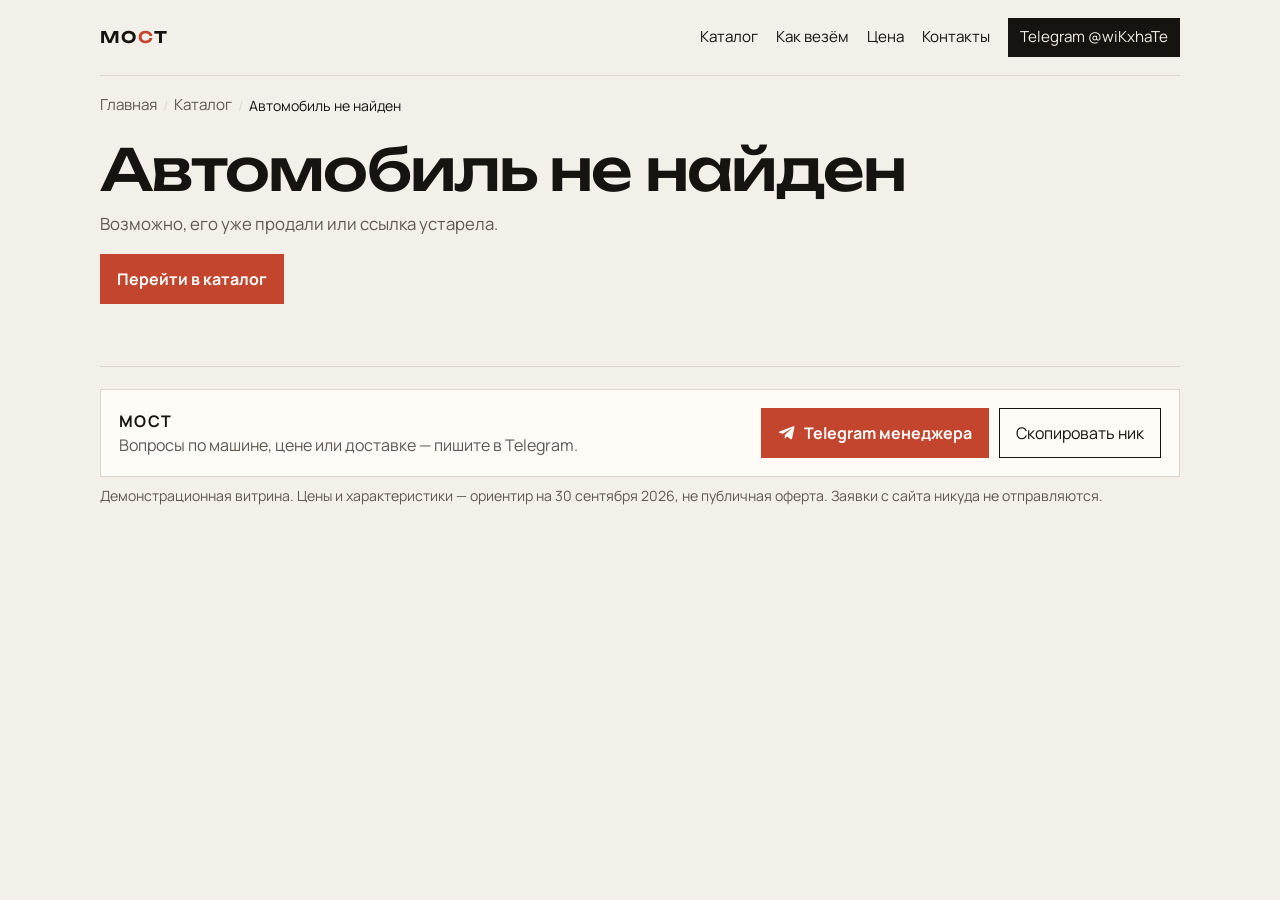
==== car.html @ a7f55abd "Split storefront into home, catalog and car pages Home page picks brand and model and redirects to a" ====
<!DOCTYPE html>
<html lang="ru">
  <head>
    <meta charset="UTF-8" />
    <meta name="viewport" content="width=device-width, initial-scale=1" />
    <meta name="robots" content="noindex" />
    <meta name="description" content="Автомобиль из Китая: характеристики и цена под ключ до Владивостока." />
    <title>Автомобиль — МОСТ</title>
    <link rel="preconnect" href="https://fonts.googleapis.com" />
    <link rel="preconnect" href="https://fonts.gstatic.com" crossorigin />
    <link
      href="https://fonts.googleapis.com/css2?family=Manrope:wght@400;500;600;700&family=Unbounded:wght@500;600&display=swap"
      rel="stylesheet"
    />
    <link rel="icon" href="data:image/svg+xml,%3Csvg xmlns='http://www.w3.org/2000/svg' viewBox='0 0 32 32'%3E%3Crect width='32' height='32' fill='%23c4452d'/%3E%3C/svg%3E" />
    <link rel="stylesheet" href="css/styles.css?v=6" />
  </head>
  <body>
    <a class="skip" href="#request">К заявке</a>
    <div class="wrap">
      <header class="site-header">
        <a class="logo" href="index.html" aria-label="МОСТ — на главную">МО<span aria-hidden="true">С</span>Т</a>
        <nav aria-label="Разделы">
          <a href="catalog.html">Каталог</a>
          <a href="index.html#process">Как везём</a>
          <a href="index.html#price">Цена</a>
          <a href="#contacts">Контакты</a>
          <a class="nav-cta" href="https://t.me/wiKxhaTe" target="_blank" rel="noopener">Telegram @wiKxhaTe</a>
        </nav>
      </header>

      <nav class="breadcrumbs" id="crumbs" aria-label="Навигация по разделам"></nav>

      <div id="car-root"></div>

      <section class="section" id="request">
        <div class="request-grid">
          <div>
            <h2 id="request-title">Заявка</h2>
            <p class="section-intro">
              Форма пока не отправляет данные на сервер — быстрее всего написать
              в <a href="https://t.me/wiKxhaTe" target="_blank" rel="noopener">Telegram менеджера</a>.
            </p>
            <form id="request-form" class="form" novalidate>
              <div class="form-row">
                <label class="field">
                  Имя
                  <input id="client-name" name="name" autocomplete="name" required />
                </label>
                <label class="field">
                  Телефон
                  <input id="client-phone" name="phone" type="tel" inputmode="tel" autocomplete="tel" required />
                </label>
              </div>
              <label class="field">
                Куда везти
                <select id="city" name="city">
                  <option>Владивосток</option>
                  <option>Москва</option>
                  <option>Другой город</option>
                </select>
              </label>
              <label class="field">
                Комментарий
                <textarea id="comment" name="comment" placeholder="Цвет, комплектация, сроки"></textarea>
              </label>
              <p id="form-error" class="form-error" role="alert"></p>
              <button class="primary" type="submit">Оставить заявку</button>
            </form>
            <div id="form-success" hidden></div>
          </div>
          <aside class="next">
            <div class="contact-card">
              <p class="aside-label">Связь</p>
              <a class="contact-handle" href="https://t.me/wiKxhaTe" target="_blank" rel="noopener">Менеджер по продажам</a>
              <p>Telegram. Пришлите ссылку на эту страницу — ответим там же.</p>
              <a class="primary" href="https://t.me/wiKxhaTe" target="_blank" rel="noopener">Написать в Telegram</a>
            </div>
            <h3>Дальше по заявке</h3>
            <ol>
              <li>Проверяем, что машина ещё продаётся.</li>
              <li>Присылаем видео осмотра и отчёт.</li>
              <li>Считаем итог под Владивосток или Москву уже по живому курсу.</li>
            </ol>
          </aside>
        </div>
      </section>

      <section class="section" id="similar-wrap">
        <div class="section-head">
          <h2>Похожие автомобили</h2>
          <a class="section-link" href="catalog.html">Весь каталог</a>
        </div>
        <div id="similar" class="grid"></div>
      </section>

      <footer class="site-footer" id="contacts">
        <div class="footer-contact">
          <div>
            <strong>МОСТ</strong>
            <p>Вопросы по машине, цене или доставке — пишите в Telegram.</p>
          </div>
          <div class="footer-actions">
            <a class="primary" href="https://t.me/wiKxhaTe" target="_blank" rel="noopener">
              <svg viewBox="0 0 24 24" width="18" height="18" aria-hidden="true">
                <path fill="currentColor" d="M21.9 4.3 18.7 19.4c-.2 1-.9 1.3-1.7.8l-4.8-3.6-2.3 2.2c-.3.3-.5.5-1 .5l.3-4.9 8.9-8c.4-.3-.1-.5-.6-.2L6.5 13.1 1.8 11.6c-1-.3-1-1 .2-1.5L20.6 3c.9-.3 1.6.2 1.3 1.3Z"/>
              </svg>
              Telegram менеджера
            </a>
            <button type="button" class="ghost" data-copy="@wiKxhaTe">Скопировать ник</button>
          </div>
        </div>
        <p class="footer-note">
          Демонстрационная витрина. Цены и характеристики — ориентир на 30 сентября 2026, не публичная оферта.
          Заявки с сайта никуда не отправляются.
        </p>
      </footer>
    </div>

    <script src="js/data.js?v=6"></script>
    <script src="js/common.js?v=6"></script>
    <script src="js/car.js?v=6"></script>
  </body>
</html>
---- css/styles.css ----
:root {
  --bg: #f3f0ea;
  --ink: #161410;
  --muted: #5e584f;
  --line: #ddd6cb;
  --card: #fffcf8;
  --red: #c4452d;
  --red-dark: #9d3420;
  --dark: #171512;
  --cream: #f3efe8;
  --font: "Manrope", "Segoe UI", sans-serif;
  --display: "Unbounded", "Manrope", sans-serif;
}

* { box-sizing: border-box; }
[hidden] { display: none !important; }
html { scroll-behavior: smooth; }
body {
  margin: 0;
  background: var(--bg);
  color: var(--ink);
  font-family: var(--font);
  font-size: 16px;
  line-height: 1.5;
}
img, svg { max-width: 100%; }
button, input, select, textarea { font: inherit; color: inherit; }
:focus-visible { outline: 2px solid var(--red); outline-offset: 2px; }
a { color: inherit; }

.skip {
  position: absolute;
  left: 12px;
  top: -40px;
  background: white;
  padding: 8px 12px;
  z-index: 5;
}
.skip:focus { top: 12px; }

.wrap { max-width: 1120px; margin: 0 auto; padding: 0 20px; }

.site-header {
  display: flex;
  justify-content: space-between;
  align-items: center;
  gap: 16px 24px;
  flex-wrap: wrap;
  padding: 18px 0;
  border-bottom: 1px solid var(--line);
}
.logo {
  font-family: var(--display);
  font-weight: 600;
  letter-spacing: 0.08em;
  text-decoration: none;
}
.logo span { color: var(--red); }
nav { display: flex; gap: 8px 18px; align-items: center; flex-wrap: wrap; }
nav a { text-decoration: none; font-size: 0.95rem; }
.nav-cta {
  background: var(--ink);
  color: var(--cream);
  padding: 8px 12px;
  text-decoration: none;
}

.hero {
  display: grid;
  grid-template-columns: 1.45fr 0.85fr;
  gap: 36px;
  padding: 42px 0 28px;
  align-items: end;
}
.eyebrow {
  margin: 0 0 14px;
  font-size: 0.75rem;
  letter-spacing: 0.14em;
  text-transform: uppercase;
  color: var(--muted);
}
h1 {
  font-family: var(--display);
  font-weight: 500;
  font-size: clamp(2.1rem, 4.6vw, 3.6rem);
  line-height: 1.08;
  letter-spacing: -0.03em;
  margin: 0 0 16px;
}
.lede { margin: 0; max-width: 46rem; color: var(--muted); font-size: 1.05rem; }
.hero-actions { display: flex; gap: 10px; flex-wrap: wrap; margin-top: 22px; }
.primary, .ghost {
  display: inline-flex;
  align-items: center;
  justify-content: center;
  border: 1px solid transparent;
  padding: 12px 16px;
  text-decoration: none;
  cursor: pointer;
}
.primary { background: var(--red); color: white; border-color: var(--red); font-weight: 700; }
.primary:hover { background: var(--red-dark); }
.ghost { background: transparent; border-color: var(--ink); color: var(--ink); }
.stats {
  display: grid;
  grid-template-columns: repeat(3, minmax(0, 1fr));
  gap: 12px;
  margin: 32px 0 0;
}
.stats div { border-top: 1px solid var(--line); padding-top: 10px; }
.stats dt { font-size: 0.75rem; letter-spacing: 0.08em; text-transform: uppercase; color: var(--muted); }
.stats dd { margin: 6px 0 0; font-family: var(--display); font-size: 1.15rem; }

.aside-label {
  margin: 0 0 8px;
  font-size: 0.75rem;
  letter-spacing: 0.12em;
  text-transform: uppercase;
  color: #b9b1a6;
}

.home-hero { padding: 56px 0 36px; align-items: center; }
.picker {
  background: var(--dark);
  color: var(--cream);
  padding: 24px;
  display: flex;
  flex-direction: column;
  gap: 14px;
  border-top: 3px solid var(--red);
}
.picker h2 { color: var(--cream); font-size: 1.35rem; margin: 0 0 4px; }
.picker .field { color: #b9b1a6; }
.picker .field select {
  background: #24211c;
  border-color: rgba(243, 239, 232, 0.2);
  color: var(--cream);
  min-height: 48px;
}
.picker .field select:disabled { opacity: 0.5; cursor: not-allowed; }
.picker .primary { min-height: 52px; font-size: 1rem; margin-top: 4px; }
.picker-note { margin: 0; color: #b9b1a6; font-size: 0.85rem; }

.section-head {
  display: flex;
  justify-content: space-between;
  align-items: baseline;
  gap: 12px;
  flex-wrap: wrap;
  margin-bottom: 16px;
}
.section-head h2 { margin: 0; }
.section-link { color: var(--red-dark); font-weight: 700; text-decoration: none; }
.section-link::after { content: " →"; }

.brand-grid {
  display: grid;
  grid-template-columns: repeat(4, 1fr);
  gap: 12px;
}
.brand-tile {
  display: flex;
  flex-direction: column;
  gap: 6px;
  padding: 18px;
  background: var(--card);
  border: 1px solid var(--line);
  text-decoration: none;
  min-height: 132px;
  transition: background 0.15s, color 0.15s;
}
.brand-tile:hover { background: var(--dark); color: var(--cream); border-color: var(--dark); }
.brand-tile:hover .brand-models, .brand-tile:hover .brand-meta { color: #b9b1a6; }
.brand-name { font-family: var(--display); font-size: 1.25rem; letter-spacing: -0.02em; }
.brand-models { color: var(--muted); font-size: 0.88rem; }
.brand-meta { margin-top: auto; color: var(--muted); font-size: 0.82rem; font-variant-numeric: tabular-nums; }

.breadcrumbs {
  display: flex;
  flex-wrap: wrap;
  gap: 6px;
  padding: 18px 0 0;
  font-size: 0.88rem;
  color: var(--muted);
}
.breadcrumbs a { color: var(--muted); }
.breadcrumbs a:hover { color: var(--ink); }
.breadcrumbs [aria-current] { color: var(--ink); }
.crumb-sep { color: var(--line); }
.page-head { padding: 22px 0 26px; }
.page-head h1 { margin-bottom: 10px; }
.page-head .hero-actions { margin-top: 18px; }
nav a[aria-current="page"] { color: var(--red-dark); font-weight: 700; }

.section { padding: 28px 0 10px; }
h2 {
  font-family: var(--display);
  font-weight: 500;
  font-size: clamp(1.5rem, 2vw, 2rem);
  letter-spacing: -0.03em;
  margin: 0 0 8px;
}
.section-intro { margin: 0 0 18px; color: var(--muted); max-width: 46rem; }

.toolbar {
  display: grid;
  grid-template-columns: auto minmax(0, 1.1fr) minmax(0, 0.9fr) minmax(0, 0.9fr) minmax(0, 1fr);
  gap: 12px;
  align-items: end;
  margin-bottom: 14px;
}
.field { display: flex; flex-direction: column; gap: 6px; font-size: 0.75rem; color: var(--muted); }
.field input, .field select, textarea {
  background: var(--card);
  border: 1px solid var(--line);
  padding: 10px 12px;
  width: 100%;
}
.segment { display: flex; min-height: 42px; }
.segment button {
  flex: 1;
  border: 1px solid var(--line);
  background: var(--card);
  margin-left: -1px;
  cursor: pointer;
  padding: 10px 12px;
  white-space: nowrap;
}
.segment button:first-child { margin-left: 0; }
.segment button[aria-pressed="true"] {
  background: var(--ink);
  color: var(--cream);
  border-color: var(--ink);
  position: relative;
  z-index: 1;
}
#result-count { margin: 0 0 12px; color: var(--muted); font-size: 0.92rem; }
.empty {
  border: 1px dashed var(--line);
  padding: 18px;
  background: var(--card);
}
.empty p { margin: 0; }
.empty .hero-actions { margin-top: 14px; }

.grid {
  display: grid;
  grid-template-columns: repeat(3, 1fr);
  gap: 14px;
}
.card {
  display: flex;
  flex-direction: column;
  min-width: 0;
  border: 1px solid var(--line);
  background: var(--card);
  text-decoration: none;
  transition: border-color 0.15s, transform 0.15s;
}
.card:hover { border-color: var(--ink); transform: translateY(-2px); }
.visual {
  min-height: 132px;
  padding: 14px 16px;
  color: var(--cream);
  display: flex;
  flex-direction: column;
  align-items: flex-start;
  justify-content: flex-end;
  gap: 4px;
  position: relative;
}
.badge {
  position: absolute;
  top: 12px;
  right: 12px;
  font-size: 0.72rem;
  letter-spacing: 0.06em;
  text-transform: uppercase;
  padding: 4px 7px;
  border: 1px solid rgba(243, 239, 232, 0.45);
}
.badge.used { background: var(--red); border-color: var(--red); }
.visual-brand { font-family: var(--display); font-size: 1.35rem; letter-spacing: -0.03em; }
.visual-meta { color: #d9d1c6; font-size: 0.85rem; }
.card-body { display: flex; flex-direction: column; gap: 4px; padding: 14px 16px 16px; flex: 1; }
.kicker { color: var(--muted); font-size: 0.8rem; letter-spacing: 0.04em; text-transform: uppercase; }
.model { font-family: var(--display); font-size: 1.35rem; letter-spacing: -0.03em; }
.trim { color: var(--muted); font-size: 0.92rem; }
.card-foot { display: flex; flex-direction: column; margin-top: auto; padding-top: 14px; }
.price { font-variant-numeric: tabular-nums; font-weight: 700; font-size: 1.15rem; }
.price-note, .price-cny { color: var(--muted); font-size: 0.82rem; }

.steps {
  display: grid;
  grid-template-columns: repeat(4, 1fr);
  gap: 14px;
  margin: 0;
  padding: 0;
  list-style: none;
}
.steps li { background: var(--card); border: 1px solid var(--line); padding: 16px; }
.steps span {
  display: block;
  font-family: var(--display);
  color: var(--red);
  margin-bottom: 10px;
}
.steps h3 { margin: 0 0 8px; font-size: 1.05rem; }
.steps p { margin: 0; color: var(--muted); font-size: 0.95rem; }

.formula {
  background: var(--card);
  border: 1px solid var(--line);
  padding: 18px 18px 8px;
}
.formula ol { margin: 12px 0 0; padding-left: 18px; }
.formula li { margin: 0 0 8px; }
.formula p { margin: 0 0 12px; }

.request-grid {
  display: grid;
  grid-template-columns: 1.25fr 0.75fr;
  gap: 20px;
  align-items: start;
}
.form { display: flex; flex-direction: column; gap: 12px; }
.form-row { display: grid; grid-template-columns: 1fr 1fr; gap: 12px; }
textarea { min-height: 96px; resize: vertical; }
.form-error { min-height: 1.3em; margin: 0; color: var(--red-dark); }
#form-success, .next {
  background: var(--card);
  border: 1px solid var(--line);
  padding: 16px;
}
#form-success h3, .next h3 { margin: 0 0 8px; }
#form-success p, .next p, .next li { color: var(--muted); }
.next ol { margin: 0; padding-left: 18px; }
.next li + li { margin-top: 8px; }
.spec-list { display: grid; gap: 8px; margin: 14px 0; }
.spec-list div { display: grid; grid-template-columns: 160px 1fr; gap: 10px; border-top: 1px solid var(--line); padding-top: 8px; }
.spec-list dt { color: var(--muted); }
.spec-list dd { margin: 0; }

.car-hero {
  display: grid;
  grid-template-columns: 1.15fr 0.85fr;
  gap: 28px;
  padding: 22px 0 10px;
  align-items: stretch;
}
.car-visual {
  position: relative;
  min-height: 360px;
  padding: 24px;
  color: var(--cream);
  display: flex;
  flex-direction: column;
  justify-content: flex-end;
  gap: 4px;
}
.car-visual .badge { top: 18px; right: 18px; }
.car-visual-brand { font-size: 0.85rem; letter-spacing: 0.14em; text-transform: uppercase; color: #d9d1c6; }
.car-visual-model {
  font-family: var(--display);
  font-size: clamp(2.2rem, 5vw, 3.6rem);
  line-height: 1.05;
  letter-spacing: -0.04em;
}
.car-summary { display: flex; flex-direction: column; justify-content: center; }
.car-summary h1 { font-size: clamp(1.9rem, 3.4vw, 2.7rem); margin-bottom: 6px; }
.price-big {
  margin: 10px 0 2px;
  font-family: var(--display);
  font-size: clamp(1.8rem, 3vw, 2.4rem);
  letter-spacing: -0.03em;
  font-variant-numeric: tabular-nums;
}
.car-summary .price-note { font-size: 0.9rem; }
.car-actions { display: flex; flex-direction: column; gap: 10px; margin-top: 20px; }
.car-actions .primary, .car-actions .ghost { min-height: 50px; }
.car-details {
  display: grid;
  grid-template-columns: 1fr 1fr;
  gap: 28px;
  align-items: start;
}
.car-details .spec-list { margin-top: 10px; }
.car-details .breakdown { margin-top: 10px; }

.points { display: flex; gap: 6px; flex-wrap: wrap; padding: 0; margin: 12px 0; list-style: none; }
.points li { border: 1px solid var(--line); padding: 4px 8px; font-size: 0.85rem; }
.breakdown { display: flex; flex-direction: column; border-top: 1px solid var(--line); }
.breakdown div { display: flex; justify-content: space-between; gap: 12px; padding: 8px 0; border-bottom: 1px solid var(--line); }
.breakdown .total { font-size: 1.05rem; }
.hint { color: var(--muted); font-size: 0.88rem; }

.section-intro a, .site-footer a, #form-success a { color: var(--red-dark); font-weight: 700; }
.footer-contact {
  display: flex;
  justify-content: space-between;
  align-items: center;
  gap: 16px 24px;
  flex-wrap: wrap;
  background: var(--card);
  border: 1px solid var(--line);
  padding: 18px;
}
.footer-contact p { margin: 6px 0 0; }
.footer-actions { display: flex; gap: 10px; flex-wrap: wrap; }
.footer-actions .primary, .footer-actions .ghost { min-height: 48px; gap: 8px; font-size: 1rem; }
.footer-actions .primary { color: white; text-decoration: none; }
.footer-note { font-size: 0.88rem; }
@media (max-width: 680px) {
  .footer-actions { width: 100%; flex-direction: column; }
  .footer-actions .primary, .footer-actions .ghost { width: 100%; }
}
.contact-card {
  border-bottom: 1px solid var(--line);
  padding-bottom: 16px;
  margin-bottom: 16px;
}
.contact-card .aside-label { color: var(--muted); }
.contact-handle {
  display: inline-block;
  font-family: var(--display);
  font-size: 1.5rem;
  letter-spacing: -0.02em;
  text-decoration: none;
  color: var(--ink);
}
.contact-card p:not(.aside-label) { margin: 6px 0 12px; }
.contact-card .primary { width: 100%; }

.site-footer {
  margin-top: 36px;
  padding: 22px 0 32px;
  border-top: 1px solid var(--line);
  color: var(--muted);
  display: grid;
  gap: 8px;
}
.site-footer strong { color: var(--ink); letter-spacing: 0.08em; }
.site-footer p { margin: 0; }

@media (max-width: 980px) {
  .hero, .request-grid, .steps { grid-template-columns: 1fr 1fr; }
  .grid { grid-template-columns: 1fr 1fr; }
  .toolbar { grid-template-columns: 1fr 1fr; }
  .steps { grid-template-columns: 1fr 1fr; }
  .brand-grid { grid-template-columns: repeat(3, 1fr); }
  .car-hero, .car-details { grid-template-columns: 1fr; }
  .car-visual { min-height: 260px; }
}
@media (max-width: 680px) {
  .hero, .request-grid, .grid, .form-row, .stats, .steps, .toolbar { grid-template-columns: 1fr; }
  .brand-grid { grid-template-columns: 1fr 1fr; }
  .spec-list div { grid-template-columns: 1fr; gap: 2px; }
  .home-hero { padding-top: 32px; }
}
@media (prefers-reduced-motion: reduce) {
  html { scroll-behavior: auto; }
  .card, .brand-tile { transition: none; }
  .card:hover { transform: none; }
}
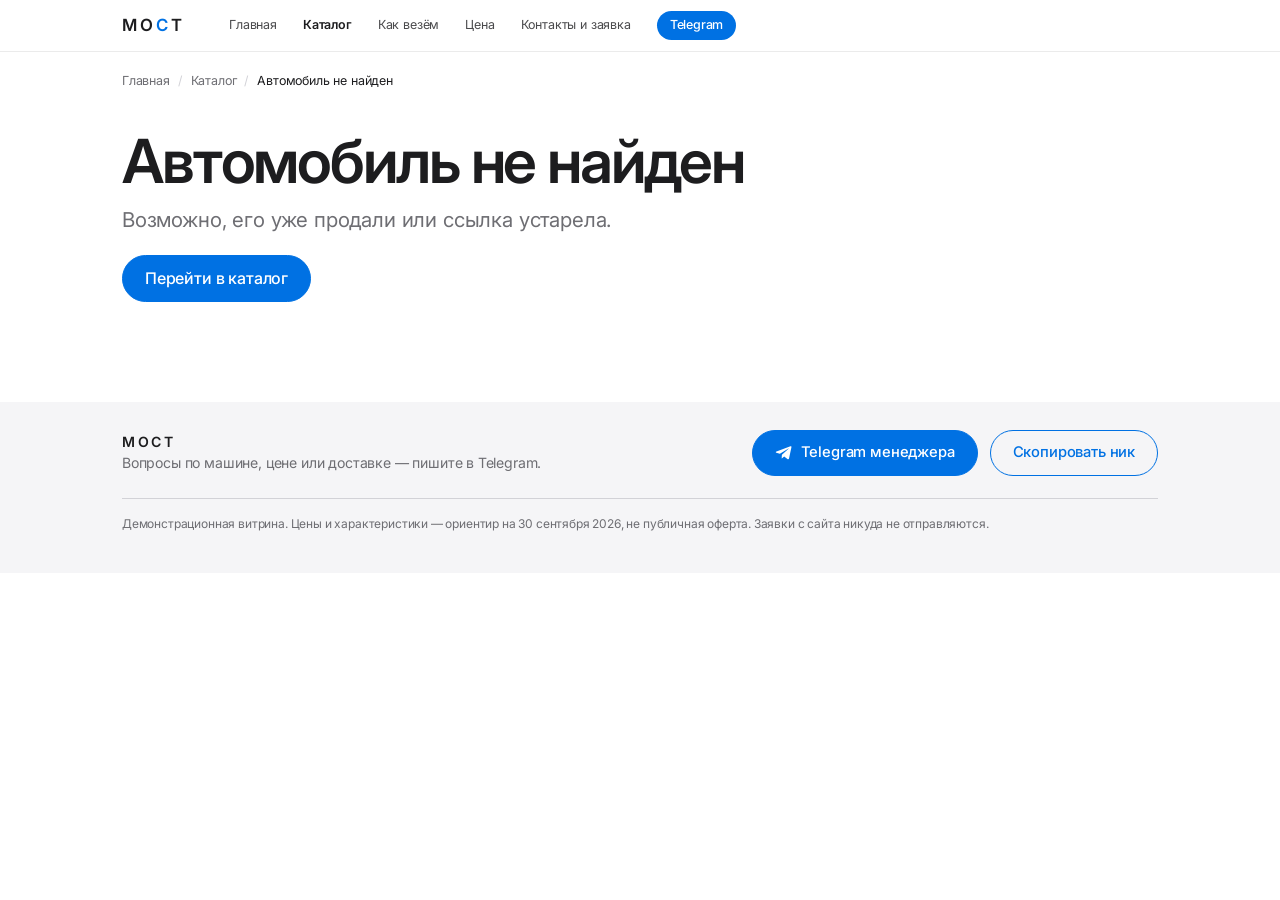
==== commit 8d2c9635: "Header nav near logo, Telegram button label, price page heading and note Co-authored-by: Cursor <cur" ====
--- a/car.html
+++ b/car.html
@@ -9,11 +9,11 @@
     <link rel="preconnect" href="https://fonts.googleapis.com" />
     <link rel="preconnect" href="https://fonts.gstatic.com" crossorigin />
     <link
-      href="https://fonts.googleapis.com/css2?family=Manrope:wght@400;500;600;700&family=Unbounded:wght@500;600&display=swap"
+      href="https://fonts.googleapis.com/css2?family=Inter:wght@400;500;600;700&display=swap"
       rel="stylesheet"
     />
-    <link rel="icon" href="data:image/svg+xml,%3Csvg xmlns='http://www.w3.org/2000/svg' viewBox='0 0 32 32'%3E%3Crect width='32' height='32' fill='%23c4452d'/%3E%3C/svg%3E" />
-    <link rel="stylesheet" href="css/styles.css?v=6" />
+    <link rel="icon" href="data:image/svg+xml,%3Csvg xmlns='http://www.w3.org/2000/svg' viewBox='0 0 32 32'%3E%3Crect width='32' height='32' fill='%230071e3'/%3E%3C/svg%3E" />
+    <link rel="stylesheet" href="css/styles.css?v=16" />
   </head>
   <body>
     <a class="skip" href="#request">К заявке</a>
@@ -21,11 +21,12 @@
       <header class="site-header">
         <a class="logo" href="index.html" aria-label="МОСТ — на главную">МО<span aria-hidden="true">С</span>Т</a>
         <nav aria-label="Разделы">
-          <a href="catalog.html">Каталог</a>
-          <a href="index.html#process">Как везём</a>
-          <a href="index.html#price">Цена</a>
-          <a href="#contacts">Контакты</a>
-          <a class="nav-cta" href="https://t.me/wiKxhaTe" target="_blank" rel="noopener">Telegram @wiKxhaTe</a>
+          <a href="index.html">Главная</a>
+          <a href="catalog.html" aria-current="page">Каталог</a>
+          <a href="process.html">Как везём</a>
+          <a href="price.html">Цена</a>
+          <a href="contacts.html">Контакты и заявка</a>
+          <a class="nav-cta" href="https://t.me/wiKxhaTe" target="_blank" rel="noopener">Telegram</a>
         </nav>
       </header>
 
@@ -94,7 +95,7 @@
         <div id="similar" class="grid"></div>
       </section>
 
-      <footer class="site-footer" id="contacts">
+      <footer class="site-footer">
         <div class="footer-contact">
           <div>
             <strong>МОСТ</strong>
@@ -117,8 +118,8 @@
       </footer>
     </div>
 
-    <script src="js/data.js?v=6"></script>
-    <script src="js/common.js?v=6"></script>
-    <script src="js/car.js?v=6"></script>
+    <script src="js/data.js?v=16"></script>
+    <script src="js/common.js?v=16"></script>
+    <script src="js/car.js?v=16"></script>
   </body>
 </html>
--- a/css/styles.css
+++ b/css/styles.css
@@ -1,15 +1,16 @@
 :root {
-  --bg: #f3f0ea;
-  --ink: #161410;
-  --muted: #5e584f;
-  --line: #ddd6cb;
-  --card: #fffcf8;
-  --red: #c4452d;
-  --red-dark: #9d3420;
-  --dark: #171512;
-  --cream: #f3efe8;
-  --font: "Manrope", "Segoe UI", sans-serif;
-  --display: "Unbounded", "Manrope", sans-serif;
+  --bg: #ffffff;
+  --alt: #f5f5f7;
+  --ink: #1d1d1f;
+  --muted: #6e6e73;
+  --line: #d2d2d7;
+  --blue: #0071e3;
+  --blue-hover: #0077ed;
+  --link: #0066cc;
+  --new: #bf4800;
+  --danger: #d70015;
+  --radius: 18px;
+  --font: -apple-system, BlinkMacSystemFont, "SF Pro Display", "SF Pro Text", "Inter", "Helvetica Neue", Arial, sans-serif;
 }
 
 * { box-sizing: border-box; }
@@ -20,126 +21,164 @@
   background: var(--bg);
   color: var(--ink);
   font-family: var(--font);
-  font-size: 16px;
-  line-height: 1.5;
+  font-size: 17px;
+  line-height: 1.47;
+  letter-spacing: -0.01em;
+  overflow-x: clip;
+  -webkit-font-smoothing: antialiased;
 }
 img, svg { max-width: 100%; }
-button, input, select, textarea { font: inherit; color: inherit; }
-:focus-visible { outline: 2px solid var(--red); outline-offset: 2px; }
+button, input, select, textarea { font: inherit; color: inherit; letter-spacing: inherit; }
+:focus-visible { outline: 2px solid var(--blue); outline-offset: 2px; }
 a { color: inherit; }
+::selection { background: rgba(0, 113, 227, 0.2); }
 
 .skip {
   position: absolute;
   left: 12px;
-  top: -40px;
-  background: white;
-  padding: 8px 12px;
-  z-index: 5;
+  top: -80px;
+  background: var(--blue);
+  color: #fff;
+  padding: 8px 14px;
+  border-radius: 980px;
+  z-index: 20;
 }
 .skip:focus { top: 12px; }
 
-.wrap { max-width: 1120px; margin: 0 auto; padding: 0 20px; }
+.wrap { max-width: 1080px; margin: 0 auto; padding: 0 22px; }
 
 .site-header {
-  display: flex;
-  justify-content: space-between;
+  position: sticky;
+  top: 0;
+  z-index: 10;
+  display: flex;
+  justify-content: flex-start;
   align-items: center;
-  gap: 16px 24px;
+  gap: 10px 44px;
   flex-wrap: wrap;
-  padding: 18px 0;
-  border-bottom: 1px solid var(--line);
+  min-height: 52px;
+  margin: 0 calc(50% - 50vw);
+  padding: 8px max(22px, calc(50vw - 518px));
+  background: rgba(255, 255, 255, 0.8);
+  backdrop-filter: saturate(180%) blur(20px);
+  -webkit-backdrop-filter: saturate(180%) blur(20px);
+  border-bottom: 1px solid rgba(0, 0, 0, 0.08);
 }
 .logo {
-  font-family: var(--display);
-  font-weight: 600;
-  letter-spacing: 0.08em;
+  font-weight: 600;
+  font-size: 1.05rem;
+  letter-spacing: 0.18em;
   text-decoration: none;
 }
-.logo span { color: var(--red); }
-nav { display: flex; gap: 8px 18px; align-items: center; flex-wrap: wrap; }
-nav a { text-decoration: none; font-size: 0.95rem; }
+.logo span { color: var(--blue); }
+nav { display: flex; gap: 6px 26px; align-items: center; flex-wrap: wrap; }
+nav a {
+  text-decoration: none;
+  font-size: 0.78rem;
+  color: rgba(29, 29, 31, 0.8);
+  transition: color 0.15s;
+}
+nav a:hover { color: var(--ink); }
+nav a[aria-current="page"] { color: var(--ink); font-weight: 600; }
 .nav-cta {
-  background: var(--ink);
-  color: var(--cream);
-  padding: 8px 12px;
-  text-decoration: none;
-}
-
-.hero {
-  display: grid;
-  grid-template-columns: 1.45fr 0.85fr;
-  gap: 36px;
-  padding: 42px 0 28px;
-  align-items: end;
-}
+  background: var(--blue);
+  color: #fff !important;
+  padding: 5px 13px;
+  border-radius: 980px;
+  font-weight: 500;
+}
+.nav-cta:hover { background: var(--blue-hover); }
+
 .eyebrow {
+  margin: 0 0 10px;
+  font-size: 1.05rem;
+  font-weight: 600;
+  color: var(--new);
+}
+h1, h2, h3 { font-weight: 600; color: var(--ink); }
+h1 {
+  font-size: clamp(2.6rem, 6vw, 4.5rem);
+  line-height: 1.05;
+  letter-spacing: -0.035em;
   margin: 0 0 14px;
-  font-size: 0.75rem;
-  letter-spacing: 0.14em;
-  text-transform: uppercase;
-  color: var(--muted);
-}
-h1 {
-  font-family: var(--display);
-  font-weight: 500;
-  font-size: clamp(2.1rem, 4.6vw, 3.6rem);
-  line-height: 1.08;
+}
+h2 {
+  font-size: clamp(1.75rem, 3vw, 2.5rem);
+  line-height: 1.1;
   letter-spacing: -0.03em;
-  margin: 0 0 16px;
-}
-.lede { margin: 0; max-width: 46rem; color: var(--muted); font-size: 1.05rem; }
-.hero-actions { display: flex; gap: 10px; flex-wrap: wrap; margin-top: 22px; }
+  margin: 0 0 10px;
+}
+h3 { letter-spacing: -0.015em; }
+.lede { margin: 0; max-width: 40rem; color: var(--muted); font-size: clamp(1.1rem, 1.6vw, 1.35rem); line-height: 1.4; }
+.hero-actions { display: flex; gap: 14px; flex-wrap: wrap; margin-top: 24px; }
 .primary, .ghost {
   display: inline-flex;
   align-items: center;
   justify-content: center;
+  gap: 8px;
   border: 1px solid transparent;
-  padding: 12px 16px;
+  border-radius: 980px;
+  padding: 11px 22px;
+  font-size: 1rem;
+  font-weight: 500;
   text-decoration: none;
   cursor: pointer;
-}
-.primary { background: var(--red); color: white; border-color: var(--red); font-weight: 700; }
-.primary:hover { background: var(--red-dark); }
-.ghost { background: transparent; border-color: var(--ink); color: var(--ink); }
+  transition: background 0.15s, border-color 0.15s, color 0.15s;
+}
+.primary { background: var(--blue); color: #fff; border-color: var(--blue); }
+.primary:hover { background: var(--blue-hover); border-color: var(--blue-hover); }
+.ghost { background: transparent; border-color: var(--blue); color: var(--blue); }
+.ghost:hover { background: var(--blue); color: #fff; }
+
+.home-hero {
+  display: flex;
+  flex-direction: column;
+  align-items: center;
+  text-align: center;
+  padding: 72px 0 24px;
+}
+.home-hero .lede { margin: 0 auto; }
+.picker {
+  display: grid;
+  grid-template-columns: 1fr 1fr auto;
+  gap: 12px;
+  align-items: end;
+  width: 100%;
+  max-width: 780px;
+  margin-top: 36px;
+  padding: 16px;
+  background: var(--alt);
+  border-radius: 22px;
+  text-align: left;
+}
+.picker .field select { min-height: 48px; background-color: #fff; border-color: transparent; }
+.picker .field select:disabled { opacity: 0.55; cursor: not-allowed; }
+.picker .primary { min-height: 48px; white-space: nowrap; }
+.picker-note { margin: 12px 0 0; color: var(--muted); font-size: 0.82rem; }
+.hero-image {
+  display: block;
+  width: 100%;
+  max-width: 1080px;
+  margin: 32px auto 0;
+  border-radius: var(--radius);
+}
 .stats {
   display: grid;
-  grid-template-columns: repeat(3, minmax(0, 1fr));
-  gap: 12px;
-  margin: 32px 0 0;
-}
-.stats div { border-top: 1px solid var(--line); padding-top: 10px; }
-.stats dt { font-size: 0.75rem; letter-spacing: 0.08em; text-transform: uppercase; color: var(--muted); }
-.stats dd { margin: 6px 0 0; font-family: var(--display); font-size: 1.15rem; }
+  grid-template-columns: repeat(4, minmax(0, 1fr));
+  gap: 20px;
+  width: 100%;
+  margin: 40px 0 0;
+  text-align: center;
+}
+.stats dt { font-size: 0.82rem; color: var(--muted); }
+.stats dd { margin: 4px 0 0; font-size: 1.6rem; font-weight: 600; letter-spacing: -0.03em; font-variant-numeric: tabular-nums; }
 
 .aside-label {
   margin: 0 0 8px;
-  font-size: 0.75rem;
-  letter-spacing: 0.12em;
-  text-transform: uppercase;
-  color: #b9b1a6;
-}
-
-.home-hero { padding: 56px 0 36px; align-items: center; }
-.picker {
-  background: var(--dark);
-  color: var(--cream);
-  padding: 24px;
-  display: flex;
-  flex-direction: column;
-  gap: 14px;
-  border-top: 3px solid var(--red);
-}
-.picker h2 { color: var(--cream); font-size: 1.35rem; margin: 0 0 4px; }
-.picker .field { color: #b9b1a6; }
-.picker .field select {
-  background: #24211c;
-  border-color: rgba(243, 239, 232, 0.2);
-  color: var(--cream);
-  min-height: 48px;
-}
-.picker .field select:disabled { opacity: 0.5; cursor: not-allowed; }
-.picker .primary { min-height: 52px; font-size: 1rem; margin-top: 4px; }
-.picker-note { margin: 0; color: #b9b1a6; font-size: 0.85rem; }
+  font-size: 0.82rem;
+  font-weight: 600;
+  color: var(--muted);
+}
 
 .section-head {
   display: flex;
@@ -147,318 +186,392 @@
   align-items: baseline;
   gap: 12px;
   flex-wrap: wrap;
-  margin-bottom: 16px;
+  margin-bottom: 20px;
 }
 .section-head h2 { margin: 0; }
-.section-link { color: var(--red-dark); font-weight: 700; text-decoration: none; }
-.section-link::after { content: " →"; }
-
-.brand-grid {
-  display: grid;
-  grid-template-columns: repeat(4, 1fr);
-  gap: 12px;
-}
-.brand-tile {
-  display: flex;
-  flex-direction: column;
-  gap: 6px;
-  padding: 18px;
-  background: var(--card);
-  border: 1px solid var(--line);
-  text-decoration: none;
-  min-height: 132px;
-  transition: background 0.15s, color 0.15s;
-}
-.brand-tile:hover { background: var(--dark); color: var(--cream); border-color: var(--dark); }
-.brand-tile:hover .brand-models, .brand-tile:hover .brand-meta { color: #b9b1a6; }
-.brand-name { font-family: var(--display); font-size: 1.25rem; letter-spacing: -0.02em; }
-.brand-models { color: var(--muted); font-size: 0.88rem; }
-.brand-meta { margin-top: auto; color: var(--muted); font-size: 0.82rem; font-variant-numeric: tabular-nums; }
+.section-link { color: var(--link); text-decoration: none; font-size: 1rem; }
+.section-link::after { content: " ›"; }
+.section-link:hover { text-decoration: underline; }
 
 .breadcrumbs {
   display: flex;
   flex-wrap: wrap;
-  gap: 6px;
-  padding: 18px 0 0;
-  font-size: 0.88rem;
+  gap: 8px;
+  padding: 20px 0 0;
+  font-size: 0.78rem;
   color: var(--muted);
 }
-.breadcrumbs a { color: var(--muted); }
-.breadcrumbs a:hover { color: var(--ink); }
+.breadcrumbs a { color: var(--muted); text-decoration: none; }
+.breadcrumbs a:hover { color: var(--ink); text-decoration: underline; }
 .breadcrumbs [aria-current] { color: var(--ink); }
 .crumb-sep { color: var(--line); }
-.page-head { padding: 22px 0 26px; }
-.page-head h1 { margin-bottom: 10px; }
-.page-head .hero-actions { margin-top: 18px; }
-nav a[aria-current="page"] { color: var(--red-dark); font-weight: 700; }
-
-.section { padding: 28px 0 10px; }
-h2 {
-  font-family: var(--display);
-  font-weight: 500;
-  font-size: clamp(1.5rem, 2vw, 2rem);
-  letter-spacing: -0.03em;
-  margin: 0 0 8px;
-}
-.section-intro { margin: 0 0 18px; color: var(--muted); max-width: 46rem; }
+.page-head { padding: 40px 0 36px; }
+.page-head .eyebrow { font-size: 1rem; }
+.page-head h1 { font-size: clamp(2.4rem, 5vw, 3.8rem); margin-bottom: 12px; }
+.page-head .hero-actions { margin-top: 20px; }
+.page-note { margin: 0; max-width: 40rem; color: var(--muted); font-size: 0.85rem; line-height: 1.5; }
+
+.section { padding: 40px 0 12px; }
+.section-intro { margin: 0 0 20px; color: var(--muted); max-width: 46rem; }
 
 .toolbar {
   display: grid;
   grid-template-columns: auto minmax(0, 1.1fr) minmax(0, 0.9fr) minmax(0, 0.9fr) minmax(0, 1fr);
   gap: 12px;
   align-items: end;
-  margin-bottom: 14px;
-}
-.field { display: flex; flex-direction: column; gap: 6px; font-size: 0.75rem; color: var(--muted); }
+  margin-bottom: 18px;
+  padding: 16px;
+  background: var(--alt);
+  border-radius: 22px;
+}
+.field {
+  display: flex;
+  flex-direction: column;
+  gap: 6px;
+  font-size: 0.78rem;
+  font-weight: 500;
+  color: var(--muted);
+}
 .field input, .field select, textarea {
-  background: var(--card);
+  background-color: #fff;
   border: 1px solid var(--line);
-  padding: 10px 12px;
+  border-radius: 12px;
+  padding: 11px 14px;
   width: 100%;
-}
-.segment { display: flex; min-height: 42px; }
+  font-size: 1rem;
+  font-weight: 400;
+  color: var(--ink);
+}
+.field select {
+  appearance: none;
+  -webkit-appearance: none;
+  padding-right: 38px;
+  background-image: linear-gradient(45deg, transparent 50%, var(--muted) 50%), linear-gradient(135deg, var(--muted) 50%, transparent 50%);
+  background-position: calc(100% - 20px) 52%, calc(100% - 15px) 52%;
+  background-size: 5px 5px;
+  background-repeat: no-repeat;
+}
+.field input:focus, .field select:focus, textarea:focus {
+  outline: none;
+  border-color: var(--blue);
+  box-shadow: 0 0 0 4px rgba(0, 113, 227, 0.15);
+}
+.segment {
+  display: flex;
+  min-height: 44px;
+  padding: 3px;
+  background: rgba(118, 118, 128, 0.12);
+  border-radius: 12px;
+}
 .segment button {
   flex: 1;
-  border: 1px solid var(--line);
-  background: var(--card);
-  margin-left: -1px;
+  border: 0;
+  border-radius: 9px;
+  background: transparent;
   cursor: pointer;
-  padding: 10px 12px;
+  padding: 8px 16px;
   white-space: nowrap;
-}
-.segment button:first-child { margin-left: 0; }
+  font-size: 0.92rem;
+  font-weight: 500;
+}
 .segment button[aria-pressed="true"] {
-  background: var(--ink);
-  color: var(--cream);
-  border-color: var(--ink);
-  position: relative;
-  z-index: 1;
-}
-#result-count { margin: 0 0 12px; color: var(--muted); font-size: 0.92rem; }
+  background: #fff;
+  box-shadow: 0 3px 8px rgba(0, 0, 0, 0.12), 0 1px 1px rgba(0, 0, 0, 0.04);
+}
+.toolbar .field select { font-size: 0.92rem; padding-left: 12px; padding-right: 30px; }
+.toolbar .field select { background-position: calc(100% - 16px) 52%, calc(100% - 11px) 52%; }
+#result-count { margin: 0 0 16px; color: var(--muted); font-size: 0.88rem; }
 .empty {
-  border: 1px dashed var(--line);
-  padding: 18px;
-  background: var(--card);
+  padding: 28px;
+  background: var(--alt);
+  border-radius: var(--radius);
+  text-align: center;
 }
 .empty p { margin: 0; }
-.empty .hero-actions { margin-top: 14px; }
+.empty .hero-actions { justify-content: center; margin-top: 18px; }
 
 .grid {
   display: grid;
   grid-template-columns: repeat(3, 1fr);
-  gap: 14px;
+  gap: 20px;
 }
 .card {
   display: flex;
   flex-direction: column;
   min-width: 0;
-  border: 1px solid var(--line);
-  background: var(--card);
+  overflow: hidden;
+  background: var(--alt);
+  border-radius: var(--radius);
   text-decoration: none;
-  transition: border-color 0.15s, transform 0.15s;
-}
-.card:hover { border-color: var(--ink); transform: translateY(-2px); }
+  transition: box-shadow 0.3s, transform 0.3s;
+}
+.card:hover { transform: scale(1.015); box-shadow: 0 8px 30px rgba(0, 0, 0, 0.1); }
 .visual {
-  min-height: 132px;
-  padding: 14px 16px;
-  color: var(--cream);
-  display: flex;
-  flex-direction: column;
-  align-items: flex-start;
-  justify-content: flex-end;
-  gap: 4px;
   position: relative;
+  display: block;
+  aspect-ratio: 16 / 10;
+  overflow: hidden;
+}
+.visual img {
+  display: block;
+  width: 100%;
+  height: 100%;
+  object-fit: cover;
 }
 .badge {
   position: absolute;
-  top: 12px;
-  right: 12px;
-  font-size: 0.72rem;
-  letter-spacing: 0.06em;
-  text-transform: uppercase;
-  padding: 4px 7px;
-  border: 1px solid rgba(243, 239, 232, 0.45);
-}
-.badge.used { background: var(--red); border-color: var(--red); }
-.visual-brand { font-family: var(--display); font-size: 1.35rem; letter-spacing: -0.03em; }
-.visual-meta { color: #d9d1c6; font-size: 0.85rem; }
-.card-body { display: flex; flex-direction: column; gap: 4px; padding: 14px 16px 16px; flex: 1; }
-.kicker { color: var(--muted); font-size: 0.8rem; letter-spacing: 0.04em; text-transform: uppercase; }
-.model { font-family: var(--display); font-size: 1.35rem; letter-spacing: -0.03em; }
-.trim { color: var(--muted); font-size: 0.92rem; }
-.card-foot { display: flex; flex-direction: column; margin-top: auto; padding-top: 14px; }
-.price { font-variant-numeric: tabular-nums; font-weight: 700; font-size: 1.15rem; }
-.price-note, .price-cny { color: var(--muted); font-size: 0.82rem; }
+  top: 14px;
+  left: 16px;
+  z-index: 1;
+  font-size: 0.75rem;
+  font-weight: 600;
+  color: var(--new);
+}
+.badge.used { color: var(--muted); }
+.card-body { display: flex; flex-direction: column; gap: 2px; padding: 4px 22px 22px; flex: 1; }
+.kicker { color: var(--muted); font-size: 0.78rem; }
+.model { font-size: 1.5rem; font-weight: 600; letter-spacing: -0.025em; }
+.trim { color: var(--muted); font-size: 0.88rem; }
+.card-foot { display: flex; flex-direction: column; margin-top: auto; padding-top: 16px; }
+.price { font-variant-numeric: tabular-nums; font-weight: 600; font-size: 1.15rem; }
+.price-note, .price-cny { color: var(--muted); font-size: 0.78rem; }
 
 .steps {
   display: grid;
   grid-template-columns: repeat(4, 1fr);
-  gap: 14px;
+  gap: 16px;
   margin: 0;
   padding: 0;
   list-style: none;
 }
-.steps li { background: var(--card); border: 1px solid var(--line); padding: 16px; }
+.steps li { background: var(--alt); border-radius: var(--radius); padding: 28px 24px; }
 .steps span {
   display: block;
-  font-family: var(--display);
-  color: var(--red);
-  margin-bottom: 10px;
-}
-.steps h3 { margin: 0 0 8px; font-size: 1.05rem; }
+  font-size: 2.4rem;
+  font-weight: 600;
+  letter-spacing: -0.04em;
+  color: var(--blue);
+  margin-bottom: 14px;
+}
+.steps h3 { margin: 0 0 6px; font-size: 1.15rem; }
 .steps p { margin: 0; color: var(--muted); font-size: 0.95rem; }
 
 .formula {
-  background: var(--card);
-  border: 1px solid var(--line);
-  padding: 18px 18px 8px;
-}
-.formula ol { margin: 12px 0 0; padding-left: 18px; }
+  background: var(--alt);
+  border-radius: var(--radius);
+  padding: 30px 30px 18px;
+}
+.formula ol { margin: 12px 0 0; padding-left: 20px; color: var(--muted); }
 .formula li { margin: 0 0 8px; }
-.formula p { margin: 0 0 12px; }
+.formula p { margin: 0 0 14px; }
+.formula strong { font-weight: 600; }
+.formula h2 { font-size: 1.6rem; margin-bottom: 14px; }
+.info-grid {
+  display: grid;
+  grid-template-columns: 1fr 1fr;
+  gap: 20px;
+  align-items: stretch;
+}
+.check-list { list-style: none; margin: 0 0 12px; padding: 0; }
+.check-list li { position: relative; padding: 11px 0 11px 30px; border-top: 1px solid var(--line); }
+.check-list li::before {
+  content: "";
+  position: absolute;
+  left: 4px;
+  top: 18px;
+  width: 11px;
+  height: 6px;
+  border-left: 2px solid var(--blue);
+  border-bottom: 2px solid var(--blue);
+  transform: rotate(-45deg);
+}
+
+.cta-band, .contact-hero {
+  display: flex;
+  flex-direction: column;
+  align-items: center;
+  text-align: center;
+  gap: 18px;
+  margin-top: 56px;
+  padding: 56px 28px;
+  background: var(--alt);
+  border-radius: 28px;
+}
+.contact-hero { margin-top: 0; }
+.cta-band h2 { margin-bottom: 6px; }
+.cta-band p, .contact-hero p:not(.aside-label) { margin: 0 auto; color: var(--muted); max-width: 34rem; }
+.cta-actions { display: flex; gap: 14px; flex-wrap: wrap; justify-content: center; }
+.cta-actions .primary, .cta-actions .ghost { min-height: 48px; }
+.contact-big {
+  display: inline-block;
+  margin: 0 0 8px;
+  font-size: clamp(2.4rem, 6vw, 4rem);
+  font-weight: 600;
+  letter-spacing: -0.04em;
+  text-decoration: none;
+  color: var(--ink);
+}
+.contact-big:hover { color: var(--blue); }
 
 .request-grid {
   display: grid;
   grid-template-columns: 1.25fr 0.75fr;
-  gap: 20px;
+  gap: 28px;
   align-items: start;
 }
-.form { display: flex; flex-direction: column; gap: 12px; }
-.form-row { display: grid; grid-template-columns: 1fr 1fr; gap: 12px; }
-textarea { min-height: 96px; resize: vertical; }
-.form-error { min-height: 1.3em; margin: 0; color: var(--red-dark); }
+.form { display: flex; flex-direction: column; gap: 14px; }
+.form-row { display: grid; grid-template-columns: 1fr 1fr; gap: 14px; }
+textarea { min-height: 110px; resize: vertical; }
+.form-error { min-height: 1.3em; margin: 0; color: var(--danger); font-size: 0.9rem; }
+.form .primary { align-self: flex-start; min-height: 48px; padding-inline: 32px; }
 #form-success, .next {
-  background: var(--card);
-  border: 1px solid var(--line);
-  padding: 16px;
-}
-#form-success h3, .next h3 { margin: 0 0 8px; }
+  background: var(--alt);
+  border-radius: var(--radius);
+  padding: 26px;
+}
+#form-success h3, .next h3 { margin: 0 0 10px; }
 #form-success p, .next p, .next li { color: var(--muted); }
-.next ol { margin: 0; padding-left: 18px; }
-.next li + li { margin-top: 8px; }
-.spec-list { display: grid; gap: 8px; margin: 14px 0; }
-.spec-list div { display: grid; grid-template-columns: 160px 1fr; gap: 10px; border-top: 1px solid var(--line); padding-top: 8px; }
+.next ol { margin: 0; padding-left: 20px; }
+.next li + li { margin-top: 10px; }
+.spec-list { display: grid; gap: 0; margin: 14px 0; }
+.spec-list div {
+  display: grid;
+  grid-template-columns: 160px 1fr;
+  gap: 10px;
+  border-top: 1px solid var(--line);
+  padding: 12px 0;
+}
 .spec-list dt { color: var(--muted); }
 .spec-list dd { margin: 0; }
 
 .car-hero {
   display: grid;
-  grid-template-columns: 1.15fr 0.85fr;
-  gap: 28px;
-  padding: 22px 0 10px;
-  align-items: stretch;
+  grid-template-columns: 1.35fr 0.65fr;
+  gap: 40px;
+  padding: 28px 0 12px;
+  align-items: center;
 }
 .car-visual {
   position: relative;
-  min-height: 360px;
-  padding: 24px;
-  color: var(--cream);
-  display: flex;
-  flex-direction: column;
-  justify-content: flex-end;
-  gap: 4px;
-}
-.car-visual .badge { top: 18px; right: 18px; }
-.car-visual-brand { font-size: 0.85rem; letter-spacing: 0.14em; text-transform: uppercase; color: #d9d1c6; }
-.car-visual-model {
-  font-family: var(--display);
-  font-size: clamp(2.2rem, 5vw, 3.6rem);
-  line-height: 1.05;
-  letter-spacing: -0.04em;
-}
+  aspect-ratio: 16 / 9;
+  overflow: hidden;
+  background: var(--alt);
+  border-radius: 24px;
+}
+.car-visual img { display: block; width: 100%; height: 100%; object-fit: cover; }
+.car-visual .badge { top: 20px; left: 22px; font-size: 0.85rem; }
 .car-summary { display: flex; flex-direction: column; justify-content: center; }
-.car-summary h1 { font-size: clamp(1.9rem, 3.4vw, 2.7rem); margin-bottom: 6px; }
+.car-summary .eyebrow { font-size: 0.9rem; color: var(--muted); font-weight: 500; }
+.car-summary h1 { font-size: clamp(2.2rem, 4vw, 3.2rem); margin-bottom: 6px; }
 .price-big {
-  margin: 10px 0 2px;
-  font-family: var(--display);
-  font-size: clamp(1.8rem, 3vw, 2.4rem);
+  margin: 18px 0 2px;
+  font-size: clamp(1.9rem, 3vw, 2.4rem);
+  font-weight: 600;
   letter-spacing: -0.03em;
   font-variant-numeric: tabular-nums;
 }
-.car-summary .price-note { font-size: 0.9rem; }
-.car-actions { display: flex; flex-direction: column; gap: 10px; margin-top: 20px; }
-.car-actions .primary, .car-actions .ghost { min-height: 50px; }
+.car-summary .price-note { font-size: 0.88rem; }
+.car-actions { display: flex; flex-direction: column; gap: 12px; margin-top: 24px; }
+.car-actions .primary, .car-actions .ghost { min-height: 48px; }
 .car-details {
   display: grid;
   grid-template-columns: 1fr 1fr;
-  gap: 28px;
+  gap: 40px;
   align-items: start;
 }
-.car-details .spec-list { margin-top: 10px; }
-.car-details .breakdown { margin-top: 10px; }
-
-.points { display: flex; gap: 6px; flex-wrap: wrap; padding: 0; margin: 12px 0; list-style: none; }
-.points li { border: 1px solid var(--line); padding: 4px 8px; font-size: 0.85rem; }
-.breakdown { display: flex; flex-direction: column; border-top: 1px solid var(--line); }
-.breakdown div { display: flex; justify-content: space-between; gap: 12px; padding: 8px 0; border-bottom: 1px solid var(--line); }
-.breakdown .total { font-size: 1.05rem; }
-.hint { color: var(--muted); font-size: 0.88rem; }
-
-.section-intro a, .site-footer a, #form-success a { color: var(--red-dark); font-weight: 700; }
+.car-details .spec-list { margin-top: 12px; }
+.car-details .breakdown { margin-top: 12px; }
+
+.points { display: flex; gap: 8px; flex-wrap: wrap; padding: 0; margin: 14px 0; list-style: none; }
+.points li { background: var(--alt); border-radius: 980px; padding: 5px 13px; font-size: 0.82rem; color: var(--muted); }
+.breakdown { display: flex; flex-direction: column; }
+.breakdown div {
+  display: flex;
+  justify-content: space-between;
+  gap: 12px;
+  padding: 12px 0;
+  border-top: 1px solid var(--line);
+}
+.breakdown span { color: var(--muted); }
+.breakdown .total { font-size: 1.1rem; font-weight: 600; }
+.breakdown .total span { color: var(--ink); }
+.breakdown b { white-space: nowrap; font-weight: 600; font-variant-numeric: tabular-nums; }
+.hint { color: var(--muted); font-size: 0.82rem; }
+
+.section-intro a, .site-footer a:not(.primary):not(.ghost), #form-success a { color: var(--link); text-decoration: none; }
+.section-intro a:hover, #form-success a:hover { text-decoration: underline; }
 .footer-contact {
   display: flex;
   justify-content: space-between;
   align-items: center;
-  gap: 16px 24px;
+  gap: 18px 28px;
   flex-wrap: wrap;
-  background: var(--card);
-  border: 1px solid var(--line);
-  padding: 18px;
-}
-.footer-contact p { margin: 6px 0 0; }
-.footer-actions { display: flex; gap: 10px; flex-wrap: wrap; }
-.footer-actions .primary, .footer-actions .ghost { min-height: 48px; gap: 8px; font-size: 1rem; }
-.footer-actions .primary { color: white; text-decoration: none; }
-.footer-note { font-size: 0.88rem; }
+  padding: 0 0 22px;
+  border-bottom: 1px solid var(--line);
+}
+.footer-contact p { margin: 4px 0 0; }
+.footer-actions { display: flex; gap: 12px; flex-wrap: wrap; }
+.footer-actions .primary, .footer-actions .ghost { min-height: 44px; font-size: 0.92rem; }
+.footer-note { font-size: 0.75rem; }
 @media (max-width: 680px) {
   .footer-actions { width: 100%; flex-direction: column; }
   .footer-actions .primary, .footer-actions .ghost { width: 100%; }
 }
 .contact-card {
   border-bottom: 1px solid var(--line);
-  padding-bottom: 16px;
-  margin-bottom: 16px;
-}
-.contact-card .aside-label { color: var(--muted); }
+  padding-bottom: 18px;
+  margin-bottom: 18px;
+}
 .contact-handle {
   display: inline-block;
-  font-family: var(--display);
   font-size: 1.5rem;
-  letter-spacing: -0.02em;
+  font-weight: 600;
+  letter-spacing: -0.025em;
   text-decoration: none;
   color: var(--ink);
 }
-.contact-card p:not(.aside-label) { margin: 6px 0 12px; }
+.contact-handle:hover { color: var(--blue); }
+.contact-card p:not(.aside-label) { margin: 6px 0 14px; }
 .contact-card .primary { width: 100%; }
 
 .site-footer {
-  margin-top: 36px;
-  padding: 22px 0 32px;
-  border-top: 1px solid var(--line);
+  margin: 64px calc(50% - 50vw) 0;
+  padding: 28px max(22px, calc(50vw - 518px)) 40px;
+  background: var(--alt);
   color: var(--muted);
-  display: grid;
-  gap: 8px;
-}
-.site-footer strong { color: var(--ink); letter-spacing: 0.08em; }
+  font-size: 0.88rem;
+  display: grid;
+  gap: 16px;
+}
+.site-footer strong { color: var(--ink); letter-spacing: 0.18em; font-weight: 600; }
 .site-footer p { margin: 0; }
 
 @media (max-width: 980px) {
-  .hero, .request-grid, .steps { grid-template-columns: 1fr 1fr; }
+  .request-grid { grid-template-columns: 1fr; }
   .grid { grid-template-columns: 1fr 1fr; }
   .toolbar { grid-template-columns: 1fr 1fr; }
   .steps { grid-template-columns: 1fr 1fr; }
-  .brand-grid { grid-template-columns: repeat(3, 1fr); }
+  .stats { grid-template-columns: 1fr 1fr; row-gap: 24px; }
   .car-hero, .car-details { grid-template-columns: 1fr; }
-  .car-visual { min-height: 260px; }
 }
 @media (max-width: 680px) {
-  .hero, .request-grid, .grid, .form-row, .stats, .steps, .toolbar { grid-template-columns: 1fr; }
-  .brand-grid { grid-template-columns: 1fr 1fr; }
+  .request-grid, .grid, .form-row, .steps, .toolbar, .info-grid { grid-template-columns: 1fr; }
+  .wrap { padding: 0 18px; }
+  .site-header { padding-inline: 18px; }
+  nav { gap: 6px 16px; }
+  .home-hero { padding-top: 44px; }
+  .picker { grid-template-columns: 1fr; padding: 14px; }
+  .stats dd { font-size: 1.25rem; white-space: nowrap; }
+  .hero-image { margin-top: 24px; border-radius: 14px; }
+  .formula { padding: 24px 22px 12px; }
+  .cta-band, .contact-hero { padding: 40px 20px; }
+  .cta-actions { width: 100%; flex-direction: column; }
+  .form .primary { align-self: stretch; }
   .spec-list div { grid-template-columns: 1fr; gap: 2px; }
-  .home-hero { padding-top: 32px; }
+  .site-footer { padding-inline: 18px; }
 }
 @media (prefers-reduced-motion: reduce) {
   html { scroll-behavior: auto; }
-  .card, .brand-tile { transition: none; }
+  .card { transition: none; }
   .card:hover { transform: none; }
 }
